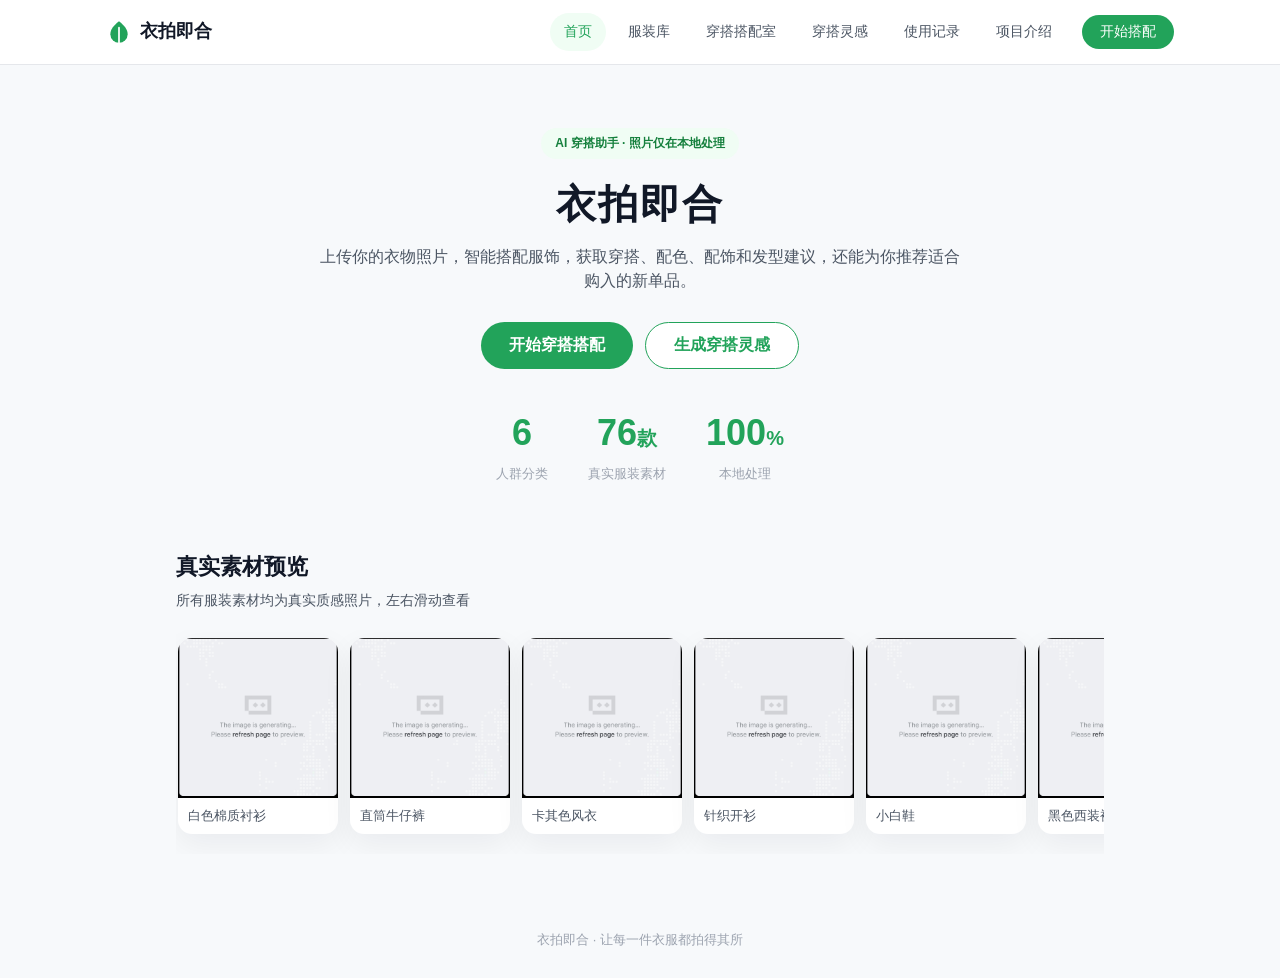
==== v3/index.html @ 50716b88 "第三版：基于第二版迭代——移除外部AI绘图接口，全部图片本地化（images/），服装库新增22款民族/小众/国外特色服饰并支持实时搜索" ====
<!DOCTYPE html>
<html lang="zh-CN">
<head>
<meta charset="UTF-8">
<meta name="viewport" content="width=device-width, initial-scale=1.0">
<title>衣拍即合 · 第三版</title>
<link rel="stylesheet" href="style.css">
</head>
<body>

<nav class="nav">
  <div class="nav-inner">
    <a class="logo" data-go="home">
      <svg viewBox="0 0 24 24" width="26" height="26" fill="none"><path d="M12 2C7 6 4 9.5 4 14a8 8 0 0 0 16 0c0-4.5-3-8-8-12Z" fill="#22a35a"/><path d="M12 22V8" stroke="#fff" stroke-width="1.6" stroke-linecap="round"/></svg>
      <span>衣拍即合</span>
    </a>
    <button class="hamburger" id="hamburger" aria-label="菜单">☰</button>
    <div class="nav-links" id="navLinks">
      <a class="nav-link active" data-go="home">首页</a>
      <a class="nav-link" data-go="library">服装库</a>
      <a class="nav-link" data-go="room">穿搭搭配室</a>
      <a class="nav-link" data-go="inspo">穿搭灵感</a>
      <a class="nav-link" data-go="records">使用记录</a>
      <a class="nav-link" data-go="about">项目介绍</a>
      <button class="btn btn-primary nav-cta" data-go="room">开始搭配</button>
    </div>
  </div>
</nav>

<main>
  <!-- 首页 -->
  <section class="page active" id="page-home">
    <div class="hero">
      <span class="hero-badge">AI 穿搭助手 · 照片仅在本地处理</span>
      <h1 class="hero-title">衣拍即合</h1>
      <p class="hero-sub">上传你的衣物照片，智能搭配服饰，获取穿搭、配色、配饰和发型建议，还能为你推荐适合购入的新单品。</p>
      <div class="hero-btns">
        <button class="btn btn-primary btn-lg" data-go="room">开始穿搭搭配</button>
        <button class="btn btn-outline btn-lg" data-go="inspo">生成穿搭灵感</button>
      </div>
      <div class="stats">
        <div class="stat"><b>6</b><span>人群分类</span></div>
        <div class="stat"><b>76<i>款</i></b><span>真实服装素材</span></div>
        <div class="stat"><b>100<i>%</i></b><span>本地处理</span></div>
      </div>
    </div>
    <div class="section">
      <h2 class="section-title">真实素材预览</h2>
      <p class="section-sub">所有服装素材均为真实质感照片，左右滑动查看</p>
      <div class="strip" id="homeStrip"></div>
    </div>
  </section>

  <!-- 穿搭搭配室 -->
  <section class="page" id="page-room">
    <div class="section">
      <h1 class="page-title">我的搭配室</h1>
      <p class="section-sub">照片只保存在你的浏览器中，不会上传到任何服务器</p>

      <div class="step">
        <div class="step-head"><span class="step-no">1</span><h2>我的衣橱</h2><small>上传已有的衣服即可，配饰与发型为非必填</small></div>
        <div class="wardrobe" id="wardrobe"></div>
      </div>

      <div class="step">
        <div class="step-head"><span class="step-no">2</span><h2>我的衣橱 · 批量智能组合</h2><small>可一次选择多张照片，自动抠图拼合</small></div>
        <div class="batch-bar">
          <select id="batchCat">
            <option value="top">上衣</option>
            <option value="outer">外套</option>
            <option value="bottom">裤装</option>
            <option value="bottom">半裙</option>
            <option value="dress">连衣裙</option>
            <option value="shoes">鞋履</option>
            <option value="bag">包包</option>
            <option value="hat">帽子</option>
            <option value="scarf">围巾丝巾</option>
            <option value="socks">腰带袜子</option>
            <option value="jewel">首饰</option>
          </select>
          <label class="btn btn-outline">选择照片（可多选）
            <input type="file" id="batchInput" accept="image/*" multiple hidden>
          </label>
          <span class="tip" id="batchTip">建议背景简洁的平铺照片，抠图效果最佳</span>
        </div>
        <div class="my-items" id="myItems"></div>
        <div class="gen-btns" style="margin-top:14px">
          <button class="btn btn-primary btn-lg" id="btnMatch">生成搭配推荐</button>
        </div>
        <div id="matchLoading" class="loading hidden"><span class="spinner"></span>正在为你生成智能搭配，请稍候</div>
        <div class="match-grid" id="matchGrid"></div>
      </div>

      <div class="step">
        <div class="step-head"><span class="step-no">3</span><h2>填写你的信息</h2></div>
        <form class="form" id="userForm" onsubmit="return false">
          <div class="field">
            <label>性别</label>
            <div class="pills" data-field="gender">
              <button type="button" class="pill active">女</button>
              <button type="button" class="pill">男</button>
            </div>
          </div>
          <div class="field">
            <label>年龄段</label>
            <select id="age">
              <option>15-18</option><option selected>19-25</option><option>26-35</option><option>36-45</option><option>46+</option>
            </select>
          </div>
          <div class="field half">
            <label>身高 (cm)</label><input type="number" id="height" value="165" min="140" max="210">
          </div>
          <div class="field half">
            <label>体重 (kg)</label><input type="number" id="weight" value="52" min="35" max="150">
          </div>
          <div class="field">
            <label>肤色</label>
            <div class="pills" data-field="skin">
              <button type="button" class="pill active">冷白皮</button>
              <button type="button" class="pill">暖黄皮</button>
              <button type="button" class="pill">中性皮</button>
              <button type="button" class="pill">小麦色</button>
            </div>
          </div>
          <div class="field">
            <label>脸型</label>
            <div class="pills" data-field="face">
              <button type="button" class="pill active">椭圆脸</button>
              <button type="button" class="pill">圆脸</button>
              <button type="button" class="pill">方脸</button>
              <button type="button" class="pill">长脸</button>
              <button type="button" class="pill">心形脸</button>
            </div>
          </div>
          <div class="field">
            <label>风格偏好</label>
            <div class="pills" data-field="style">
              <button type="button" class="pill active">简约</button>
              <button type="button" class="pill">通勤</button>
              <button type="button" class="pill">街头</button>
              <button type="button" class="pill">复古</button>
              <button type="button" class="pill">运动</button>
              <button type="button" class="pill">甜酷</button>
            </div>
          </div>
        </form>
      </div>

      <div class="step">
        <div class="step-head"><span class="step-no">4</span><h2>生成方案</h2></div>
        <div class="gen-btns">
          <button class="btn btn-primary btn-lg" id="btnPlan">生成我的穿搭方案</button>
          <button class="btn btn-outline btn-lg" id="btnEffect">生成穿搭效果图</button>
        </div>
        <div id="planResult" class="plan-result hidden"></div>
        <div id="effectResult" class="effect-result hidden">
          <canvas id="effectCanvas"></canvas>
          <div class="effect-actions">
            <a class="btn btn-primary" id="downloadEffect" download="衣拍即合-效果图.png">下载效果图</a>
            <p class="tip">效果图为你上传衣物的平铺叠放展示，每个品类取第一张图参与组合</p>
          </div>
        </div>
      </div>
    </div>
  </section>

  <!-- 服装库 -->
  <section class="page" id="page-library">
    <div class="section">
      <h1 class="page-title">服装库</h1>
      <p class="section-sub">76 款真实单品 · 支持关键词搜索 · 点击卡片查看面料、保养、版型与搭配详情</p>
      <div class="search-bar">
        <input id="libSearchInput" type="search" placeholder="搜索感兴趣的服装">
      </div>
      <p class="search-meta hidden" id="libSearchMeta"></p>
      <div class="pills" id="libFilters"></div>
      <div class="lib-grid" id="libGrid"></div>
    </div>
  </section>

  <!-- 穿搭灵感 -->
  <section class="page" id="page-inspo">
    <div class="section">
      <h1 class="page-title">穿搭灵感</h1>
      <p class="section-sub">选择一个维度，获取专属穿搭建议、效果图与推荐单品</p>

      <div class="tabs" id="inspoTabs">
        <button class="tab active" data-tab="color">按颜色</button>
        <button class="tab" data-tab="style">按风格</button>
        <button class="tab" data-tab="scene">按场景</button>
        <button class="tab" data-tab="body">按身材</button>
        <button class="tab" data-tab="shop">推荐单品</button>
      </div>
      <div class="pills inspo-pills" id="inspoPills"></div>
      <div id="inspoResult" class="inspo-result"></div>

      <h2 class="section-title" style="margin-top:56px">风格穿搭案例</h2>
      <p class="section-sub">真实照片 · 完整搭配 · 保留原始比例</p>
      <div class="case-grid" id="caseGrid"></div>
    </div>
  </section>

  <!-- 使用记录 -->
  <section class="page" id="page-records">
    <div class="section">
      <h1 class="page-title">使用记录</h1>
      <p class="section-sub">记录仅保存在本地浏览器，清除浏览器缓存会清空</p>
      <button class="btn btn-outline" id="clearRecords">一键清空全部记录</button>
      <div class="record-list" id="recordList"></div>
    </div>
  </section>

  <!-- 项目介绍 -->
  <section class="page" id="page-about">
    <div class="section about">
      <h1 class="page-title">项目介绍</h1>
      <p class="about-lead">「衣拍即合」是一款轻量级的智能穿搭网页应用：上传衣物照片即可获得配色、配饰、发型全套建议，并生成平铺叠放的穿搭效果图。</p>
      <div class="about-grid">
        <div class="about-card"><h3>隐私安全</h3><p>所有照片均在浏览器本地处理与预览，不上传服务器，刷新即清空，数据完全属于你。</p></div>
        <div class="about-card"><h3>六大人群 × 76 款素材</h3><p>按性别、年龄、肤色、脸型、身材、风格六大维度生成方案，内置 76 款真实质感服装素材。</p></div>
        <div class="about-card"><h3>轻量流畅</h3><p>纯 HTML / CSS / JavaScript 实现，无框架、无后端，图片全部本地化，秒开秒用。</p></div>
        <div class="about-card"><h3>四大功能</h3><p>我的衣橱管理、智能穿搭方案、平铺效果图生成、穿搭灵感与单品购买参考。</p></div>
      </div>
      <p class="about-note">课程作业项目 · 仅供学习交流</p>
    </div>
  </section>
</main>

<footer class="footer">衣拍即合 · 让每一件衣服都拍得其所</footer>

<!-- 服装详情弹窗 -->
<div class="modal-mask hidden" id="itemModal">
  <div class="modal">
    <button class="modal-close" id="modalClose" aria-label="关闭">×</button>
    <div class="modal-body" id="modalBody"></div>
  </div>
</div>

<script src="app.js"></script>
</body>
</html>
---- v3/style.css ----
:root {
  --g:#22a35a;
  --g2:#15803d;
  --g3:#f0fdf4;
  --g4:#e7f9ef;
  --y:#fefce8;
  --text:#111827;
  --sub:#4b5563;
  --muted:#9ca3af;
  --border:#e5e7eb;
  --card:#ffffff;
  --bg:#f7f9fb;
  --shadow:0 10px 30px rgba(17,24,39,.06);
}

* { box-sizing:border-box; }
html, body { margin:0; padding:0; }
body {
  font-family: "PingFang SC","Microsoft YaHei","Noto Sans SC",sans-serif;
  color:var(--text); background:var(--bg); line-height:1.55; -webkit-font-smoothing:antialiased;
}
img { max-width:100%; display:block; }

.nav {
  position:fixed; top:0; left:0; right:0; z-index:100;
  background:rgba(255,255,255,.92); backdrop-filter:saturate(1.2) blur(12px);
  border-bottom:1px solid var(--border);
}
.nav-inner {
  max-width:1100px; margin:0 auto; padding:0 16px;
  display:flex; align-items:center; justify-content:space-between; height:64px;
}
.logo { display:flex; align-items:center; gap:8px; text-decoration:none; color:var(--text); font-weight:700; font-size:18px; cursor:pointer; }
.hamburger { display:none; background:none; border:none; font-size:22px; color:var(--text); }
.nav-links { display:flex; align-items:center; gap:8px; }
.nav-link {
  padding:8px 14px; border-radius:999px; text-decoration:none; color:var(--sub); font-size:14px; cursor:pointer; border:none; background:none;
}
.nav-link.active, .nav-link:hover { color:var(--g); background:var(--g3); }
.nav-cta { margin-left:8px; }

.btn {
  display:inline-flex; align-items:center; justify-content:center; gap:6px; border:none; border-radius:999px; cursor:pointer; font-size:14px; padding:8px 18px; transition:.15s ease;
}
.btn-primary { background:var(--g); color:#fff; }
.btn-primary:hover { background:var(--g2); }
.btn-outline { background:#fff; color:var(--g); border:1.5px solid var(--g); }
.btn-outline:hover { background:var(--g3); }
.btn-lg { padding:12px 28px; font-size:16px; font-weight:600; }

.page { display:none; padding-top:72px; }
.page.active { display:block; animation:fade .25s ease; }
@keyframes fade { from{opacity:0;transform:translateY(8px)} to{opacity:1;transform:translateY(0)} }

.hero { text-align:center; padding:56px 16px 40px; max-width:780px; margin:0 auto; }
.hero-badge { display:inline-block; background:var(--g3); color:var(--g2); font-size:12px; padding:6px 14px; border-radius:999px; font-weight:600; margin-bottom:14px; }
.hero-title { font-size:40px; font-weight:800; letter-spacing:2px; margin:0 0 10px; }
.hero-sub { color:var(--sub); font-size:16px; max-width:640px; margin:0 auto 28px; }
.hero-btns { display:flex; justify-content:center; gap:12px; flex-wrap:wrap; }
.stats { display:flex; justify-content:center; gap:40px; flex-wrap:wrap; margin-top:36px; }
.stat { text-align:center; }
.stat b { display:block; font-size:36px; color:var(--g); font-weight:800; }
.stat b i { font-size:20px; font-style:normal; }
.stat span { color:var(--muted); font-size:13px; }

.section { max-width:960px; margin:0 auto; padding:24px 16px 48px; }
.section-title { font-size:22px; font-weight:700; margin:0 0 6px; }
.section-sub { color:var(--sub); font-size:14px; margin:0 0 18px; }
.page-title { font-size:28px; font-weight:800; margin:0 0 6px; }

.strip { display:flex; gap:12px; overflow-x:auto; scroll-snap-type:x mandatory; padding:8px 2px 20px; }
.strip::-webkit-scrollbar { height:6px; }
.strip::-webkit-scrollbar-thumb { background:var(--border); border-radius:999px; }
.strip .thumb { scroll-snap-align:center; flex:none; width:160px; border-radius:14px; overflow:hidden; background:var(--card); box-shadow:var(--shadow); }
.strip .thumb img { width:100%; aspect-ratio:1/1; height:auto; object-fit:cover; }
.strip .thumb .cap { padding:8px 10px; font-size:13px; color:var(--sub); }

.step { margin-bottom:40px; }
.step-head { display:flex; align-items:center; gap:10px; margin-bottom:16px; }
.step-head h2 { font-size:20px; margin:0; }
.step-head small { color:var(--muted); font-size:13px; margin-left:auto; }
.step-no {
  width:28px; height:28px; display:flex; align-items:center; justify-content:center; border-radius:50%;
  background:var(--g); color:#fff; font-weight:700; font-size:14px;
}

.wardrobe { display:grid; grid-template-columns:repeat(auto-fill,minmax(140px,1fr)); gap:14px; }
.wardrobe .cat {
  background:var(--card); border:1.5px solid var(--border); border-radius:16px; padding:12px;
  text-align:center; position:relative; cursor:pointer; transition:.15s ease;
}
.wardrobe .cat:hover { border-color:var(--g); }
.wardrobe .cat .up { position:relative; }
.wardrobe .cat input[type="file"] { position:absolute; inset:0; opacity:0; cursor:pointer; }
.wardrobe .cat .label { font-size:13px; color:var(--sub); margin-top:8px; }
.wardrobe .cat .thumb-stack { display:flex; align-items:center; justify-content:center; height:100px; gap:4px; }
.wardrobe .cat .thumb-stack img { height:90px; width:auto; max-width:100%; border-radius:10px; box-shadow:var(--shadow); }
.wardrobe .cat .add { width:56px; height:56px; border-radius:50%; border:2px dashed var(--border); display:flex; align-items:center; justify-content:center; color:var(--muted); font-size:24px; }

.form { display:flex; flex-wrap:wrap; gap:14px; }
.field { width:100%; }
.field.half { width:calc(50% - 7px); }
@media(max-width:640px){ .field.half{ width:100%; } }
.field label { display:block; font-size:13px; color:var(--sub); margin-bottom:6px; }
.field input, .field select { width:100%; padding:10px 12px; border:1.5px solid var(--border); border-radius:12px; background:#fff; font-size:14px; }
.field input:focus, .field select:focus { outline:none; border-color:var(--g); }
.pills { display:flex; flex-wrap:wrap; gap:8px; }
.pill {
  padding:7px 14px; border-radius:999px; border:1.5px solid var(--border); background:#fff; color:var(--sub); font-size:14px; cursor:pointer;
}
.pill.active { border-color:var(--g); color:var(--g); background:var(--g3); font-weight:600; }

.gen-btns { display:flex; gap:12px; flex-wrap:wrap; margin-bottom:10px; }
.plan-result, .inspo-result { background:var(--card); border:1.5px solid var(--border); border-radius:18px; padding:20px; }
.plan-result h3, .inspo-result h3 { margin:0 0 10px; font-size:18px; }
.plan-result .tag { display:inline-block; background:var(--g3); color:var(--g2); padding:3px 10px; border-radius:999px; font-size:12px; font-weight:600; margin-right:6px; margin-bottom:6px; }
.plan-result p { margin:6px 0; }
.plan-result .rec { background:var(--y); padding:12px; border-radius:12px; margin-top:10px; }
.plan-result .rec b { display:block; margin-bottom:4px; }

.effect-result { background:var(--card); border:1.5px solid var(--border); border-radius:18px; padding:20px; }
.effect-result canvas { width:100%; max-width:640px; height:auto; border-radius:14px; display:block; margin:0 auto; }
.effect-actions { display:flex; align-items:center; gap:12px; flex-wrap:wrap; margin-top:14px; }
.effect-actions .tip { color:var(--muted); font-size:13px; margin:0; }

.tabs { display:flex; gap:6px; flex-wrap:wrap; margin-bottom:14px; }
.tab { padding:8px 16px; border-radius:999px; border:1.5px solid var(--border); background:#fff; color:var(--sub); cursor:pointer; font-size:14px; }
.tab.active { border-color:var(--g); color:var(--g); background:var(--g3); font-weight:600; }
.inspo-pills { margin-bottom:14px; }
.inspo-result .card { border:1.5px solid var(--border); border-radius:16px; overflow:hidden; background:var(--card); margin-bottom:16px; }
.inspo-result .card .meta { padding:14px 16px; }
.inspo-result .card .meta b { font-size:16px; }
.inspo-result .card .meta p { color:var(--sub); font-size:14px; margin:4px 0 0; }
.inspo-result .card img { width:100%; aspect-ratio:3/4; height:auto; object-fit:cover; }
.inspo-result .shop-grid { display:grid; grid-template-columns:repeat(auto-fill,minmax(150px,1fr)); gap:12px; }
.inspo-result .shop-grid .item { border:1.5px solid var(--border); border-radius:14px; overflow:hidden; background:var(--card); }
.inspo-result .shop-grid .item img { width:100%; aspect-ratio:1/1; height:auto; object-fit:cover; }
.inspo-result .shop-grid .item .txt { padding:10px; font-size:13px; color:var(--sub); }

.case-grid { display:grid; grid-template-columns:repeat(auto-fill,minmax(260px,1fr)); gap:16px; }
.case-card { background:var(--card); border:1.5px solid var(--border); border-radius:18px; overflow:hidden; box-shadow:var(--shadow); }
.case-card img { width:100%; aspect-ratio:3/4; height:auto; object-fit:cover; display:block; }
.case-card .body { padding:14px 16px; }
.case-card .body b { font-size:15px; }
.case-card .body p { font-size:13px; color:var(--sub); margin:4px 0 0; }

.about { text-align:center; }
.about-lead { max-width:720px; margin:0 auto 28px; color:var(--sub); font-size:15px; }
.about-grid { display:grid; grid-template-columns:repeat(2,1fr); gap:16px; max-width:760px; margin:0 auto; }
@media(max-width:640px){ .about-grid{ grid-template-columns:1fr; } }
.about-card { background:var(--card); border:1.5px solid var(--border); border-radius:18px; padding:18px; text-align:left; }
.about-card h3 { margin:0 0 6px; font-size:16px; }
.about-card p { margin:0; color:var(--sub); font-size:14px; }
.about-note { color:var(--muted); font-size:13px; margin-top:24px; }

.footer { text-align:center; padding:28px 16px; color:var(--muted); font-size:13px; }

.hidden { display:none !important; }

@media(max-width:820px) {
  .hamburger { display:block; }
  .nav-links {
    display:none; position:absolute; top:64px; left:0; right:0; flex-direction:column;
    background:#fff; border-bottom:1px solid var(--border); padding:12px 16px; gap:4px; align-items:stretch;
  }
  .nav-links.open { display:flex; }
  .nav-link { text-align:left; }
  .nav-cta { margin:8px 0 0; }
}

/* ===== 批量衣橱 ===== */
.batch-bar { display:flex; align-items:center; gap:10px; flex-wrap:wrap; }
.batch-bar select { padding:9px 12px; border:1.5px solid var(--border); border-radius:12px; background:#fff; font-size:14px; }
.batch-bar .tip { color:var(--muted); font-size:13px; margin:0; }
.my-items { display:grid; grid-template-columns:repeat(auto-fill,minmax(120px,1fr)); gap:12px; margin-top:14px; }
.my-items .mi { background:#fff; border:1.5px solid var(--border); border-radius:14px; padding:8px; text-align:center; position:relative; }
.my-items .mi img { height:96px; width:auto; max-width:100%; margin:0 auto; }
.my-items .mi .t { font-size:12px; color:var(--sub); margin-top:6px; }
.my-items .mi .del { position:absolute; top:4px; right:6px; border:none; background:rgba(0,0,0,.4); color:#fff; border-radius:50%; width:20px; height:20px; line-height:20px; padding:0; cursor:pointer; font-size:12px; }

.loading { display:flex; align-items:center; gap:10px; color:var(--g2); background:var(--g3); padding:12px 16px; border-radius:12px; margin:12px 0; font-size:14px; }
.spinner { width:16px; height:16px; border:2px solid rgba(34,163,90,.25); border-top-color:var(--g); border-radius:50%; animation:spin .8s linear infinite; flex:none; }
@keyframes spin { to { transform:rotate(360deg); } }

.match-grid { display:grid; grid-template-columns:repeat(auto-fill,minmax(270px,1fr)); gap:16px; margin-top:16px; }
.match-card { background:#fff; border:1.5px solid var(--border); border-radius:18px; overflow:hidden; }
.match-card img { width:100%; display:block; }
.match-card .b { padding:12px 14px; }
.match-card .reason { font-size:14px; font-weight:600; }
.match-card .mini-tags { margin-top:6px; }
.match-card .mini-tags span { display:inline-block; font-size:11px; color:var(--g2); background:var(--g3); border-radius:999px; padding:2px 8px; margin:2px 4px 0 0; }

/* ===== 服装库 ===== */
.search-bar { display:flex; gap:10px; margin-bottom:14px; }
.search-bar input {
  flex:1; padding:12px 18px; border:1.5px solid var(--border); border-radius:999px;
  background:#fff; font-size:14px; transition:.15s ease;
}
.search-bar input:focus { outline:none; border-color:var(--g); box-shadow:0 0 0 3px var(--g3); }
.search-meta { color:var(--g2); font-size:13px; font-weight:600; margin:0 0 12px; }
.lib-grid { display:grid; grid-template-columns:repeat(auto-fill,minmax(150px,1fr)); gap:14px; }
.lib-card { background:#fff; border:1.5px solid var(--border); border-radius:16px; overflow:hidden; cursor:pointer; transition:.15s ease; }
.lib-card:hover { border-color:var(--g); transform:translateY(-2px); }
.lib-card img { width:100%; aspect-ratio:1/1; height:auto; object-fit:cover; }
.lib-card .t { padding:10px; font-size:13px; }
.lib-card .t b { display:block; }
.lib-card .t span { color:var(--muted); font-size:12px; }
.no-match { grid-column:1/-1; text-align:center; color:var(--muted); padding:48px 0; font-size:14px; }

/* ===== 详情弹窗 ===== */
.modal-mask { position:fixed; inset:0; background:rgba(17,24,39,.5); display:flex; align-items:center; justify-content:center; z-index:200; padding:16px; }
.modal { background:#fff; border-radius:20px; max-width:560px; width:100%; max-height:86vh; overflow-y:auto; position:relative; }
.modal-close { position:absolute; top:10px; right:12px; border:none; background:rgba(0,0,0,.45); color:#fff; width:30px; height:30px; border-radius:50%; font-size:18px; cursor:pointer; z-index:1; padding:0; }
.modal-body { padding:20px; }
.modal-body img { width:100%; aspect-ratio:1/1; height:auto; object-fit:cover; border-radius:14px; }
.modal-body h3 { margin:12px 0 2px; font-size:20px; }
.modal-body .cat-tag { color:var(--muted); font-size:13px; }
.modal-body dl { margin:12px 0 0; }
.modal-body dt { font-weight:700; margin-top:10px; }
.modal-body dd { margin:2px 0 0; color:var(--sub); font-size:14px; }

/* ===== 使用记录 ===== */
.record-list { margin-top:16px; display:flex; flex-direction:column; gap:12px; }
.record-card { display:flex; gap:14px; background:#fff; border:1.5px solid var(--border); border-radius:16px; padding:12px; align-items:center; }
.record-card img { width:72px; height:72px; object-fit:cover; border-radius:12px; flex:none; }
.record-card .info { flex:1; min-width:0; }
.record-card .info .line { font-size:14px; }
.record-card .time { color:var(--muted); font-size:12px; }
.record-card .kind { display:inline-block; font-size:11px; padding:2px 8px; border-radius:999px; background:var(--g3); color:var(--g2); font-weight:600; margin-right:6px; }
.record-card .del { border:none; background:none; color:#dc2626; cursor:pointer; font-size:13px; flex:none; }
.empty-tip { color:var(--muted); text-align:center; padding:40px 0; }
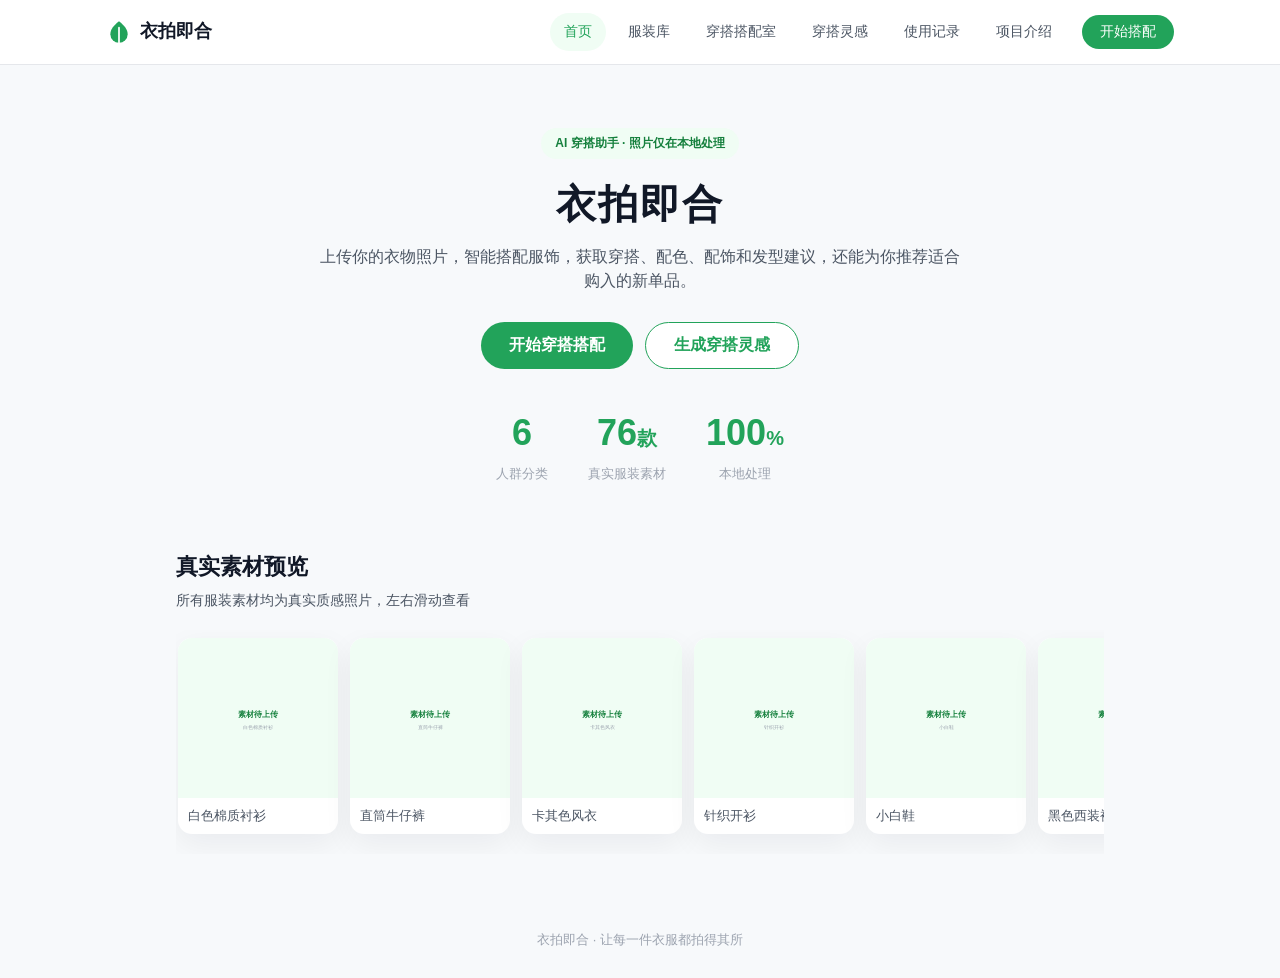
==== commit 09a6b357: "第三版图片改为第二版同款动态生成方式，清晰度一致，失败时显示素材待上传" ====
--- a/v3/index.html
+++ b/v3/index.html
@@ -218,7 +218,7 @@
       <div class="about-grid">
         <div class="about-card"><h3>隐私安全</h3><p>所有照片均在浏览器本地处理与预览，不上传服务器，刷新即清空，数据完全属于你。</p></div>
         <div class="about-card"><h3>六大人群 × 76 款素材</h3><p>按性别、年龄、肤色、脸型、身材、风格六大维度生成方案，内置 76 款真实质感服装素材。</p></div>
-        <div class="about-card"><h3>轻量流畅</h3><p>纯 HTML / CSS / JavaScript 实现，无框架、无后端，图片全部本地化，秒开秒用。</p></div>
+        <div class="about-card"><h3>轻量流畅</h3><p>纯 HTML / CSS / JavaScript 实现，无框架、无后端，秒开秒用，老旧设备也能流畅运行。</p></div>
         <div class="about-card"><h3>四大功能</h3><p>我的衣橱管理、智能穿搭方案、平铺效果图生成、穿搭灵感与单品购买参考。</p></div>
       </div>
       <p class="about-note">课程作业项目 · 仅供学习交流</p>
